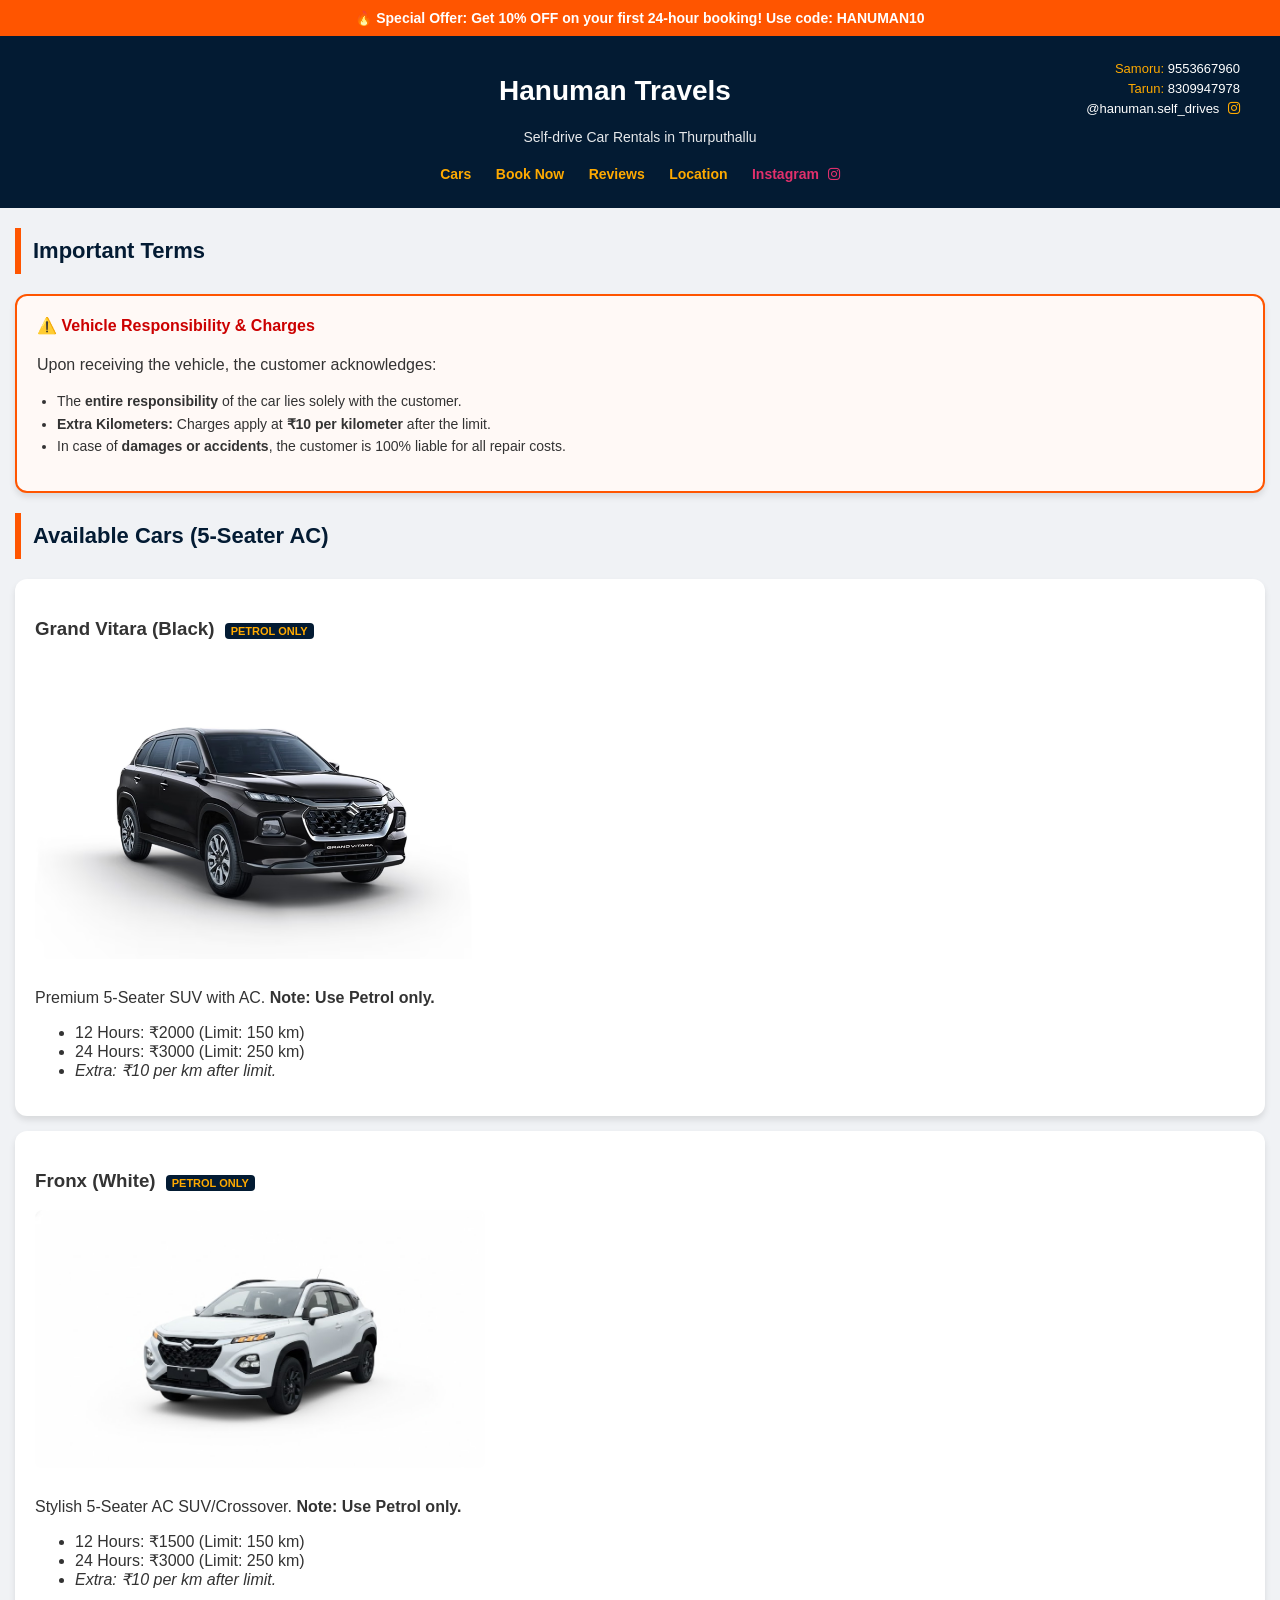
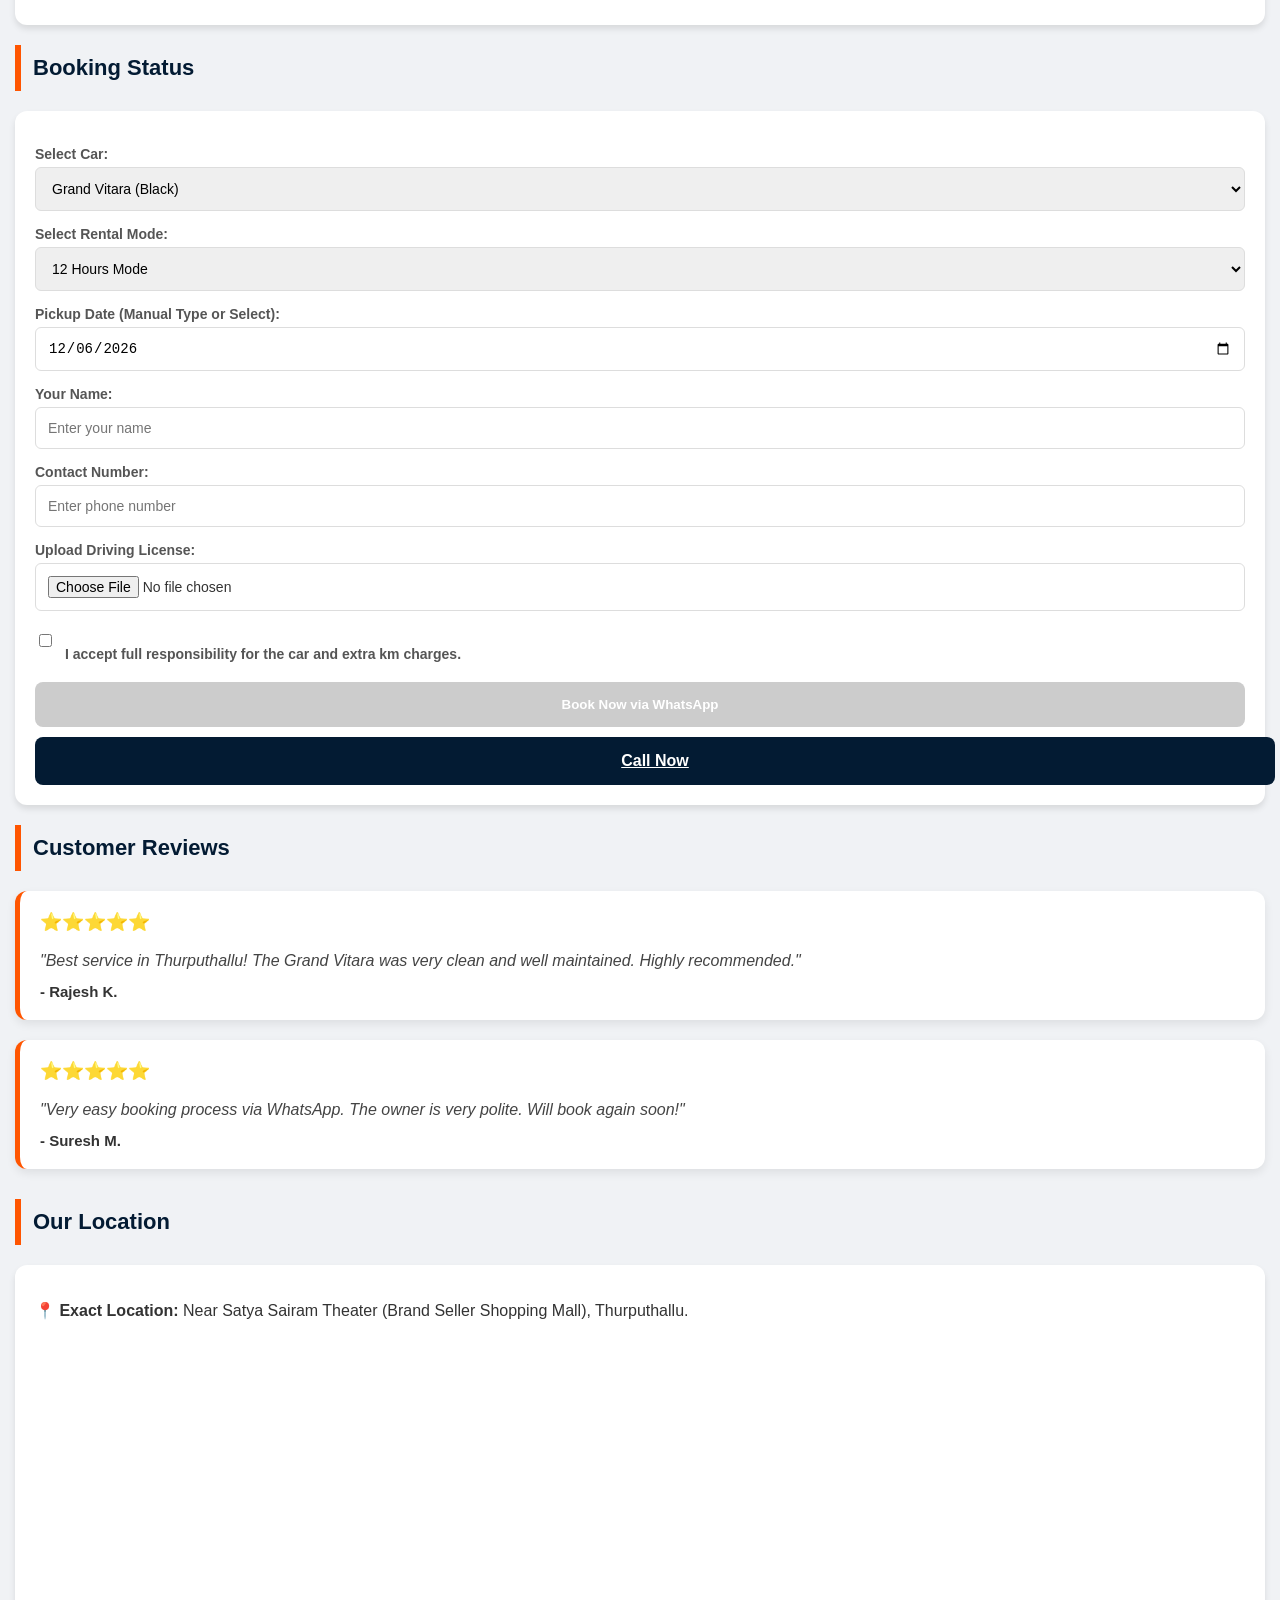
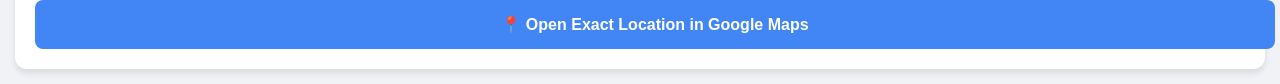
==== index.html @ 355b53d0 "Initial website upload" ====
<!DOCTYPE html>
<html lang="en">
<head>
    <meta charset="UTF-8">
    <meta name="viewport" content="width=device-width, initial-scale=1.0">
    <title>Hanuman Travels - Self-drive Car Rentals</title>
    <link rel="stylesheet" href="https://cdnjs.cloudflare.com/ajax/libs/font-awesome/6.0.0/css/all.min.css">
    <link rel="stylesheet" href="style.css">
</head>
<body>

    <div class="offer-banner">
        🔥 Special Offer: Get 10% OFF on your first 24-hour booking! Use code: HANUMAN10
    </div>

    <header>
        <div class="header-container">
            <div class="header-spacer"></div>
            <h1>Hanuman Travels</h1>
            <div class="header-contacts">
                <span>Samoru: <a href="tel:+919553667960">9553667960</a></span>
                <span>Tarun: <a href="tel:+918309947978">8309947978</a></span>
                <span><a href="https://www.instagram.com/hanuman.self_drives?igsh=MTI2a2RyZm1rdXAzNg==" target="_blank">@hanuman.self_drives <i class="fab fa-instagram"></i></a></span>
            </div>
        </div>
        <p>Self-drive Car Rentals in Thurputhallu</p>
        <nav>
            <a href="#cars">Cars</a>
            <a href="#book">Book Now</a>
            <a href="#reviews">Reviews</a>
            <a href="#location">Location</a>
            <a href="https://www.instagram.com/hanuman.self_drives?igsh=MTI2a2RyZm1rdXAzNg==" target="_blank" style="color: #E1306C;">Instagram <i class="fab fa-instagram"></i></a>
        </nav>
    </header>

    <main>
        <div class="orange-bar">Important Terms</div>
        <div class="card responsibility-box">
            <h4>⚠️ Vehicle Responsibility & Charges</h4>
            <p>Upon receiving the vehicle, the customer acknowledges:</p>
            <ul>
                <li>The <strong>entire responsibility</strong> of the car lies solely with the customer.</li>
                <li><strong>Extra Kilometers:</strong> Charges apply at <b>₹10 per kilometer</b> after the limit.</li>
                <li>In case of <strong>damages or accidents</strong>, the customer is 100% liable for all repair costs.</li>
            </ul>
        </div>

        <div class="orange-bar" id="cars">Available Cars (5-Seater AC)</div>

        <div class="card">
            <h3>Grand Vitara (Black) <span class="fuel-tag">PETROL ONLY</span></h3>
            <img src="grand_vitara.avif" alt="Black Grand Vitara" class="car-img">
            <p>Premium 5-Seater SUV with AC. <strong>Note: Use Petrol only.</strong></p>
            <div class="price-list">
                <ul>
                    <li>12 Hours: ₹2000 (Limit: 150 km)</li>
                    <li>24 Hours: ₹3000 (Limit: 250 km)</li>
                    <li><i>Extra: ₹10 per km after limit.</i></li>
                </ul>
            </div>
        </div>

        <div class="card">
            <h3>Fronx (White) <span class="fuel-tag">PETROL ONLY</span></h3>
            <img src="fronx-1.jpg" alt="White Fronx" class="car-img">
            <p>Stylish 5-Seater AC SUV/Crossover. <strong>Note: Use Petrol only.</strong></p>
            <div class="price-list">
                <ul>
                    <li>12 Hours: ₹1500 (Limit: 150 km)</li>
                    <li>24 Hours: ₹3000 (Limit: 250 km)</li>
                    <li><i>Extra: ₹10 per km after limit.</i></li>
                </ul>
            </div>
        </div>

        <div class="orange-bar" id="book">Booking Status</div>

        <div class="card" id="booking-section">
            <form id="bookingForm">
                <label>Select Car:</label>
                <select id="car-select">
                    <option>Grand Vitara (Black)</option>
                    <option>Fronx (White)</option>
                </select>

                <label>Select Rental Mode:</label>
                <select id="rental-mode">
                    <option value="12 Hours">12 Hours Mode</option>
                    <option value="24 Hours">24 Hours Mode</option>
                </select>

                <label>Pickup Date (Manual Type or Select):</label>
                <input type="date" id="p-date" required>

                <label>Your Name:</label>
                <input type="text" id="u-name" placeholder="Enter your name" required>

                <label>Contact Number:</label>
                <input type="tel" id="u-phone" placeholder="Enter phone number" required>

                <label>Upload Driving License:</label>
                <input type="file" id="license-file" required>

                <div class="terms-container">
                    <input type="checkbox" id="terms-check" onchange="toggleBookingBtn()">
                    <label for="terms-check">I accept full responsibility for the car and extra km charges.</label>
                </div>

                <button type="button" id="final-book-btn" onclick="sendWhatsApp()" class="book-btn" disabled>Book Now via WhatsApp</button>
                <a href="tel:+919553667960" class="call-btn">Call Now</a>
            </form>
        </div>

        <div class="orange-bar" id="reviews">Customer Reviews</div>
        <div class="reviews-container">
            <div class="review-card">
                <div class="stars">⭐⭐⭐⭐⭐</div>
                <p class="review-text">"Best service in Thurputhallu! The Grand Vitara was very clean and well maintained. Highly recommended."</p>
                <strong class="reviewer-name">- Rajesh K.</strong>
            </div>

            <div class="review-card">
                <div class="stars">⭐⭐⭐⭐⭐</div>
                <p class="review-text">"Very easy booking process via WhatsApp. The owner is very polite. Will book again soon!"</p>
                <strong class="reviewer-name">- Suresh M.</strong>
            </div>
        </div>

        <div class="orange-bar" id="location">Our Location</div>
        <div class="card">
            <p><strong>📍 Exact Location:</strong> Near Satya Sairam Theater (Brand Seller Shopping Mall), Thurputhallu.</p>
            <iframe 
                src="https://www.google.com/maps/embed?pb=!1m18!1m12!1m3!1d3827.424682056024!2d81.6588!3d16.4042!2m3!1f0!2f0!3f0!3m2!1i1024!2i768!4f13.1!3m3!1m2!1s0x3a3629e07d530ccd%3A0x3a8c36323cedaa3f!2sSatya%20Sai%20Ram%20Theater!5e0!3m2!1sen!2sin!4v1700000000000!5m2!1sen!2sin" 
                width="100%" height="250" style="border:0; border-radius: 8px;" allowfullscreen="" loading="lazy">
            </iframe>
            <a href="https://www.google.com/maps/search/?api=1&query=Satya+Sairam+Theater+Thurputhallu" target="_blank" class="call-btn" style="background-color: #4285F4; text-decoration: none;">📍 Open Exact Location in Google Maps</a>
        </div>
    </main>

    <script>
        const today = new Date();
        const yyyy = today.getFullYear();
        let mm = today.getMonth() + 1; 
        let dd = today.getDate();
        if (dd < 10) dd = '0' + dd;
        if (mm < 10) mm = '0' + mm;
        const todayStr = `${yyyy}-${mm}-${dd}`;

        const dateInput = document.getElementById('p-date');
        dateInput.setAttribute('min', todayStr);
        dateInput.value = todayStr;

        function toggleBookingBtn() {
            const isChecked = document.getElementById('terms-check').checked;
            document.getElementById('final-book-btn').disabled = !isChecked;
        }

        function sendWhatsApp() {
            const name = document.getElementById('u-name').value;
            const car = document.getElementById('car-select').value;
            const mode = document.getElementById('rental-mode').value;
            const dateValue = dateInput.value;
            const phone = document.getElementById('u-phone').value;

            if (dateValue < todayStr) {
                alert("⚠️ Invalid Date! You cannot book for a past date. Please enter today's date or a future date.");
                dateInput.value = todayStr;
                return;
            }

            if(!name || !phone || !dateValue) { 
                alert("Please fill in all details!"); 
                return; 
            }

            const msg = `*New Booking Request*%0A*Name:* ${name}%0A*Car:* ${car}%0A*Mode:* ${mode}%0A*Date:* ${dateValue}%0A*Phone:* ${phone}%0A*Agreement:* Accepted 100% Responsibility.`;
            window.open(`https://wa.me/919553667960?text=${msg}`, '_blank');
        }
    </script>
</body>
</html>
---- style.css ----
body { 
    margin: 0; 
    font-family: Arial, sans-serif; 
    background-color: #f0f2f5; 
    color: #333; 
}

.offer-banner { 
    background-color: #ff5500; 
    color: white; 
    text-align: center; 
    padding: 10px; 
    font-weight: bold; 
    font-size: 14px; 
}

header { 
    background-color: #031b33; 
    color: white; 
    padding: 25px 15px; 
}

.header-container { 
    display: flex; 
    justify-content: space-between; 
    align-items: center; 
    max-width: 1200px; 
    margin: 0 auto; 
}

.header-spacer { width: 150px; }

header h1 { 
    margin: 0; 
    font-size: 28px; 
    text-align: center; 
    flex: 1; 
}

.header-contacts { 
    text-align: right; 
    font-size: 13px; 
    color: #ffaa00; 
    width: 200px; /* Increased to fit logo */
}

.header-contacts span { display: block; margin-bottom: 5px; }
.header-contacts a { color: white; text-decoration: none; }
.header-contacts i { margin-left: 5px; color: #ffaa00; font-size: 14px; }

header p { text-align: center; font-size: 14px; margin: 8px 0; opacity: 0.9; }

nav { margin-top: 20px; text-align: center; }

nav a { 
    color: #ffaa00; 
    text-decoration: none; 
    margin: 0 10px; 
    font-weight: bold; 
    font-size: 14px;
}

nav i { margin-left: 5px; }

.orange-bar { 
    border-left: 6px solid #ff5500; 
    margin: 20px 15px; 
    padding: 10px 0 10px 12px; 
    font-size: 22px; 
    font-weight: bold; 
    color: #031b33; 
}

.card { 
    background: white; 
    margin: 15px; 
    padding: 20px; 
    border-radius: 12px; 
    box-shadow: 0 4px 6px rgba(0,0,0,0.1); 
}

.car-img { width: 100%; max-width: 450px; border-radius: 8px; margin-bottom: 10px; }

label { display: block; margin-top: 15px; font-size: 14px; font-weight: bold; color: #555; }

select, input { 
    width: 100%; 
    padding: 12px; 
    margin-top: 5px; 
    border: 1px solid #ddd; 
    border-radius: 6px; 
    box-sizing: border-box; 
    font-size: 14px; 
}

.book-btn { 
    width: 100%; 
    background-color: #ff5500; 
    color: white; 
    border: none; 
    padding: 15px; 
    margin-top: 20px; 
    border-radius: 8px; 
    font-weight: bold; 
    cursor: pointer; 
}

.book-btn:disabled { background-color: #ccc; cursor: not-allowed; }

.call-btn { 
    display: block; 
    text-align: center; 
    width: 100%; 
    background-color: #031b33; 
    color: white; 
    padding: 15px; 
    margin-top: 10px; 
    border-radius: 8px; 
    font-weight: bold; 
}

.fuel-tag { 
    background: #031b33; 
    color: #ffaa00; 
    font-size: 11px; 
    padding: 2px 6px; 
    border-radius: 4px; 
    margin-left: 5px; 
}

.responsibility-box { border: 2px solid #ff5500; background-color: #fff9f6; }
.responsibility-box h4 { color: #cc0000; margin-top: 0; }
.responsibility-box ul { padding-left: 20px; font-size: 14px; line-height: 1.6; }

.reviews-container { 
    padding: 0 15px; 
    margin-bottom: 30px; 
}

.review-card {
    background: white;
    margin-bottom: 20px;
    padding: 20px;
    border-radius: 12px;
    border-left: 5px solid #ff5500; 
    box-shadow: 0 4px 10px rgba(0,0,0,0.08);
}

.stars { color: #ffaa00; font-size: 18px; margin-bottom: 10px; }
.review-text { font-style: italic; color: #444; margin-bottom: 10px; line-height: 1.5; }
.reviewer-name { display: block; color: #333; font-size: 15px; }

.terms-container { 
    margin-top: 20px; 
    display: flex; 
    align-items: flex-start; 
    gap: 10px; 
}
.terms-container input { width: auto; margin-top: 3px; }
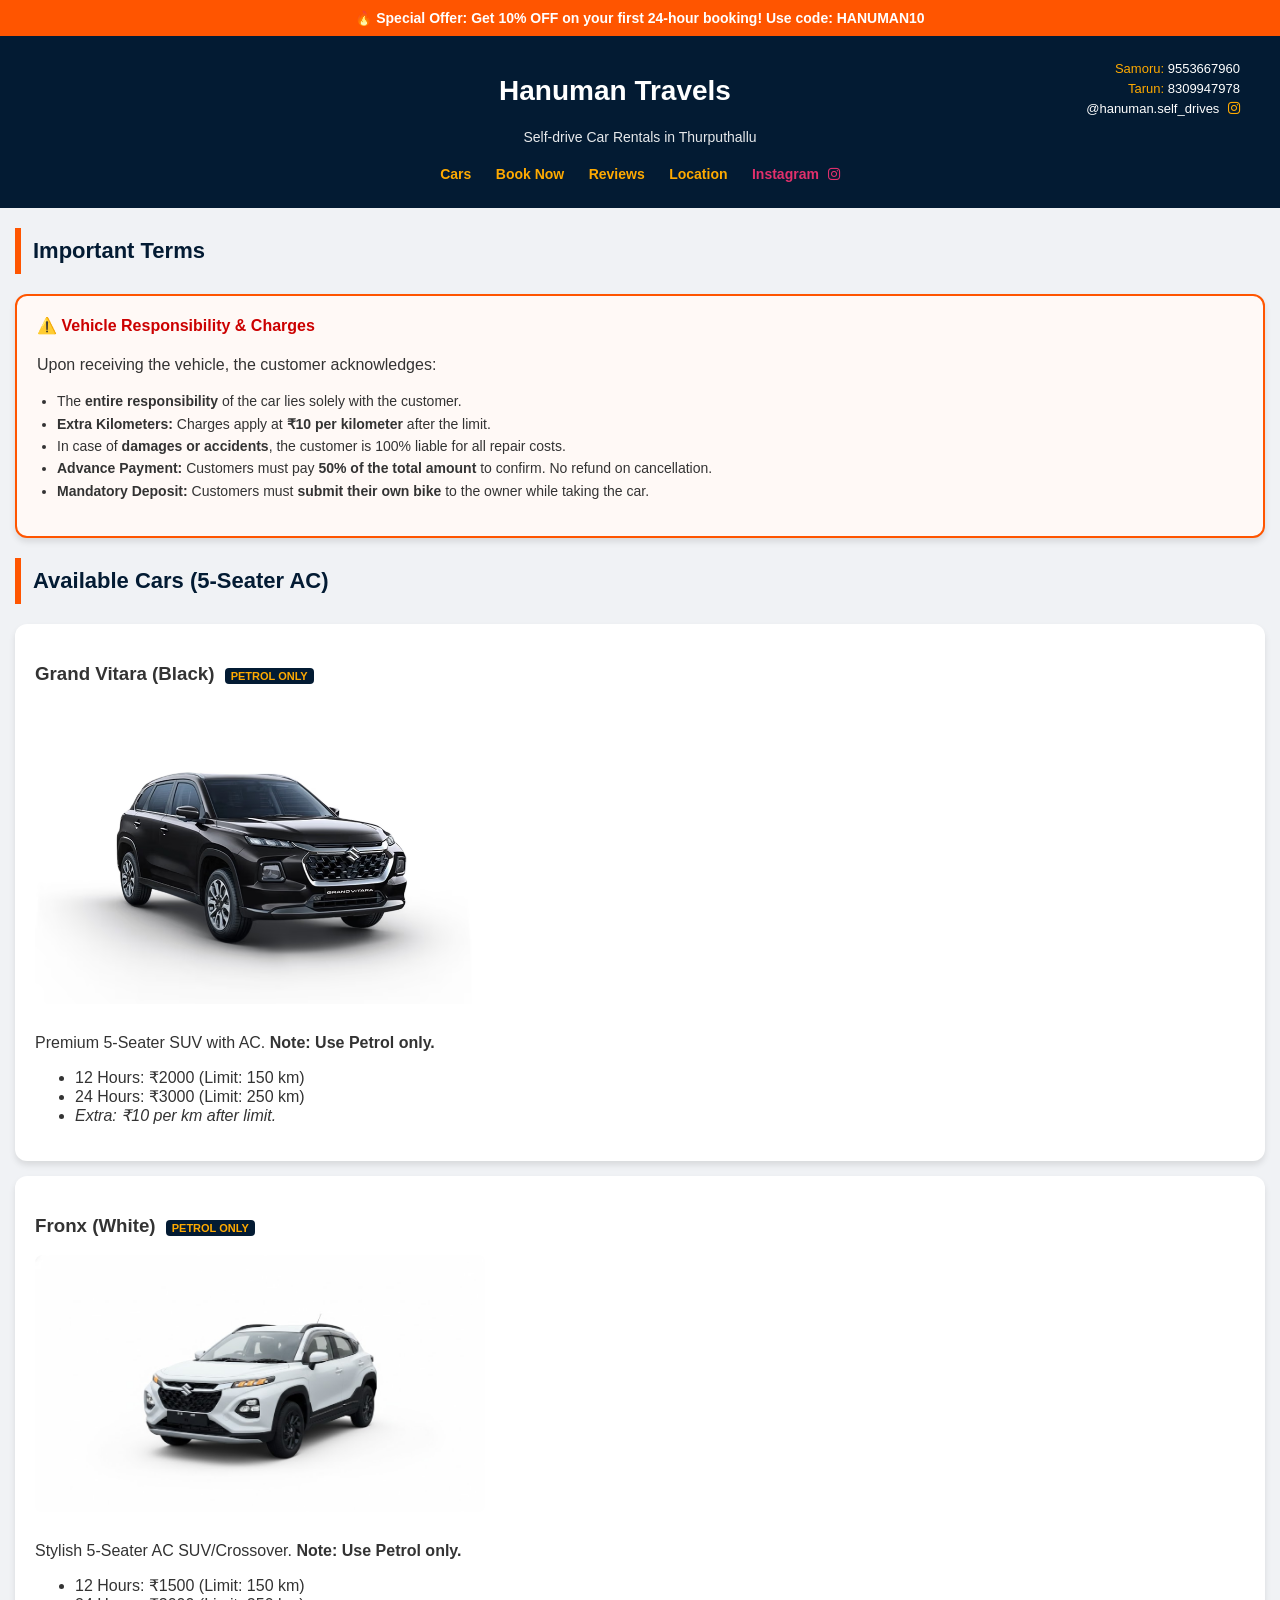
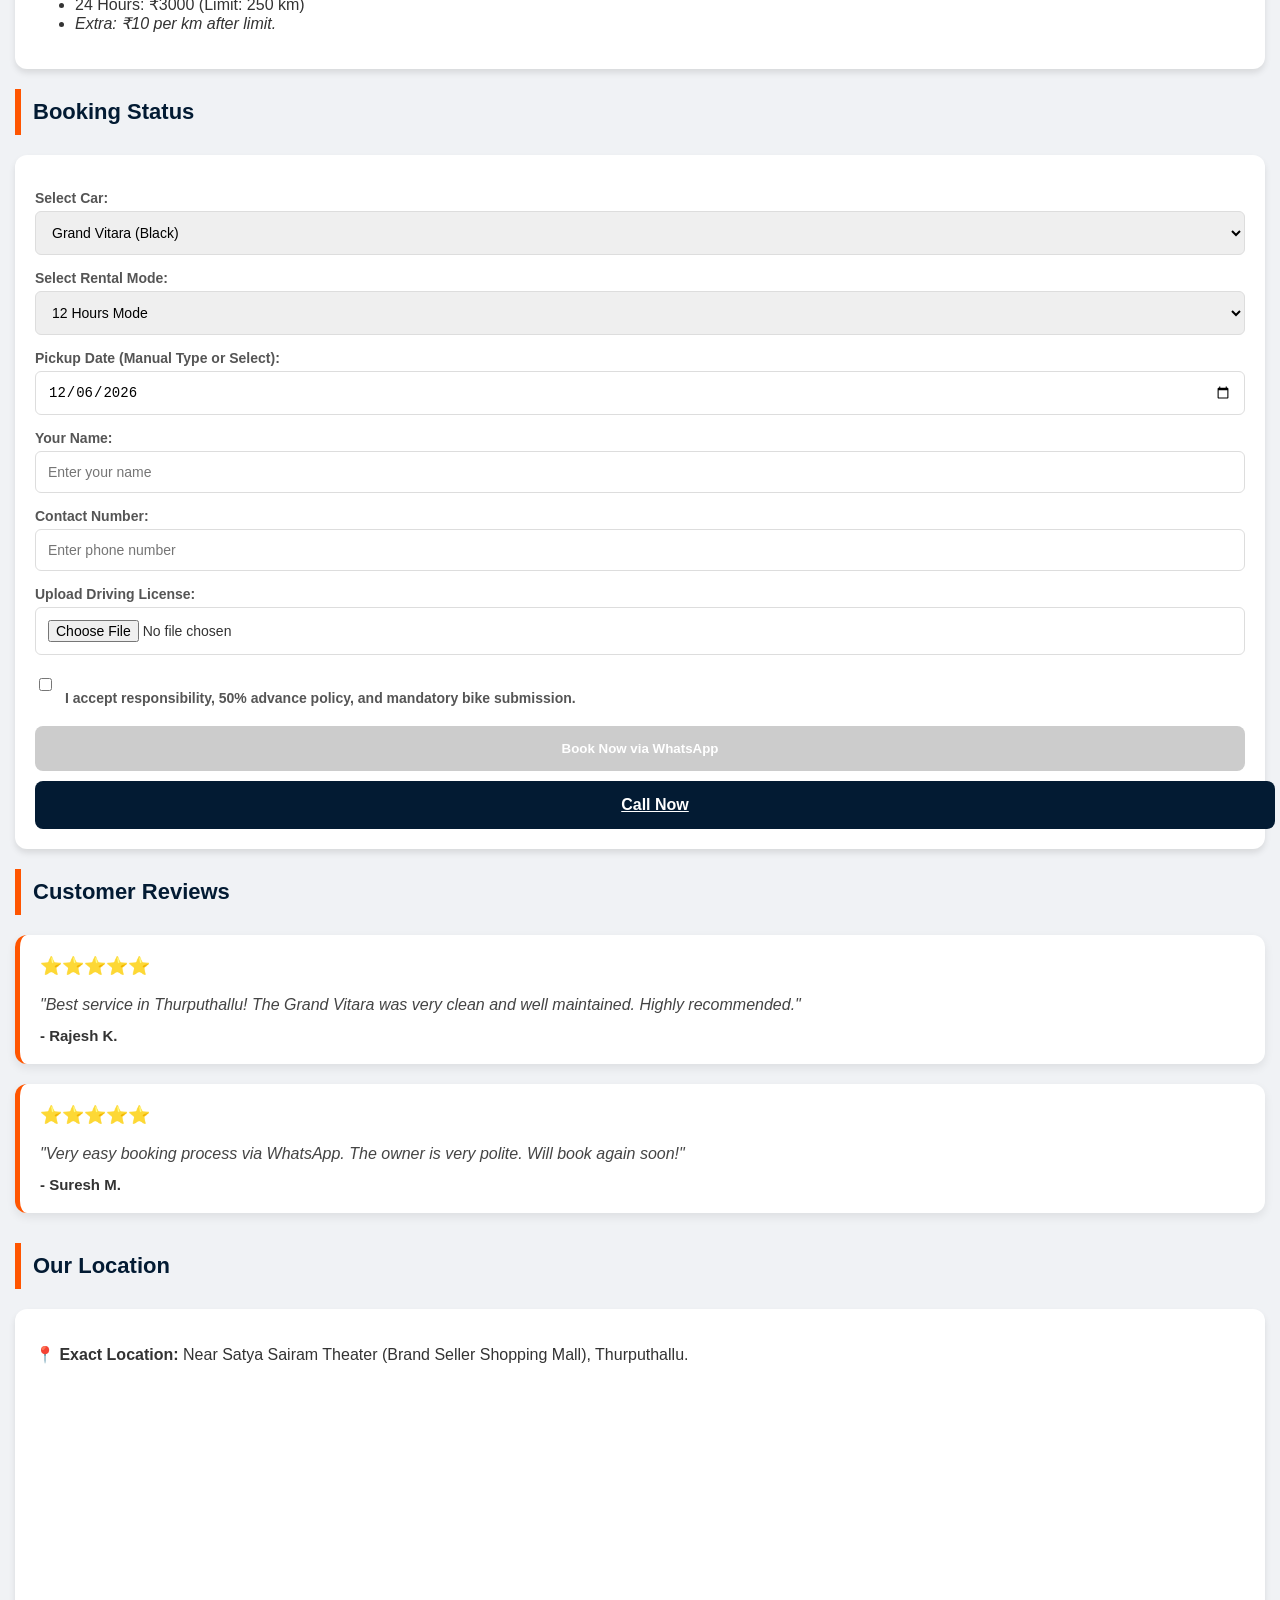
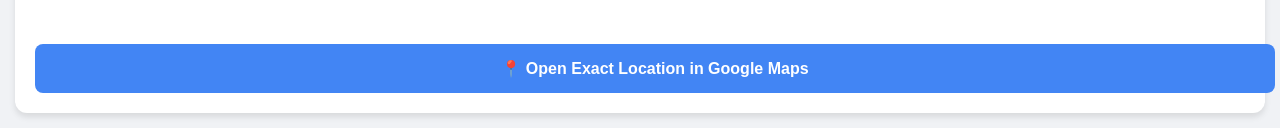
==== commit 31f6fcde: "Updated all files with new business rules and images" ====
--- a/index.html
+++ b/index.html
@@ -42,6 +42,8 @@
                 <li>The <strong>entire responsibility</strong> of the car lies solely with the customer.</li>
                 <li><strong>Extra Kilometers:</strong> Charges apply at <b>₹10 per kilometer</b> after the limit.</li>
                 <li>In case of <strong>damages or accidents</strong>, the customer is 100% liable for all repair costs.</li>
+                <li><strong>Advance Payment:</strong> Customers must pay <b>50% of the total amount</b> to confirm. No refund on cancellation.</li>
+                <li><strong>Mandatory Deposit:</strong> Customers must <b>submit their own bike</b> to the owner while taking the car.</li>
             </ul>
         </div>
 
@@ -103,7 +105,7 @@
 
                 <div class="terms-container">
                     <input type="checkbox" id="terms-check" onchange="toggleBookingBtn()">
-                    <label for="terms-check">I accept full responsibility for the car and extra km charges.</label>
+                    <label for="terms-check">I accept responsibility, 50% advance policy, and <b>mandatory bike submission</b>.</label>
                 </div>
 
                 <button type="button" id="final-book-btn" onclick="sendWhatsApp()" class="book-btn" disabled>Book Now via WhatsApp</button>
@@ -173,7 +175,7 @@
                 return; 
             }
 
-            const msg = `*New Booking Request*%0A*Name:* ${name}%0A*Car:* ${car}%0A*Mode:* ${mode}%0A*Date:* ${dateValue}%0A*Phone:* ${phone}%0A*Agreement:* Accepted 100% Responsibility.`;
+            const msg = `*New Booking Request*%0A*Name:* ${name}%0A*Car:* ${car}%0A*Mode:* ${mode}%0A*Date:* ${dateValue}%0A*Phone:* ${phone}%0A*Agreement:* Accepted 100% Responsibility, 50% Non-refundable Advance, and Mandatory Bike Submission.`;
             window.open(`https://wa.me/919553667960?text=${msg}`, '_blank');
         }
     </script>
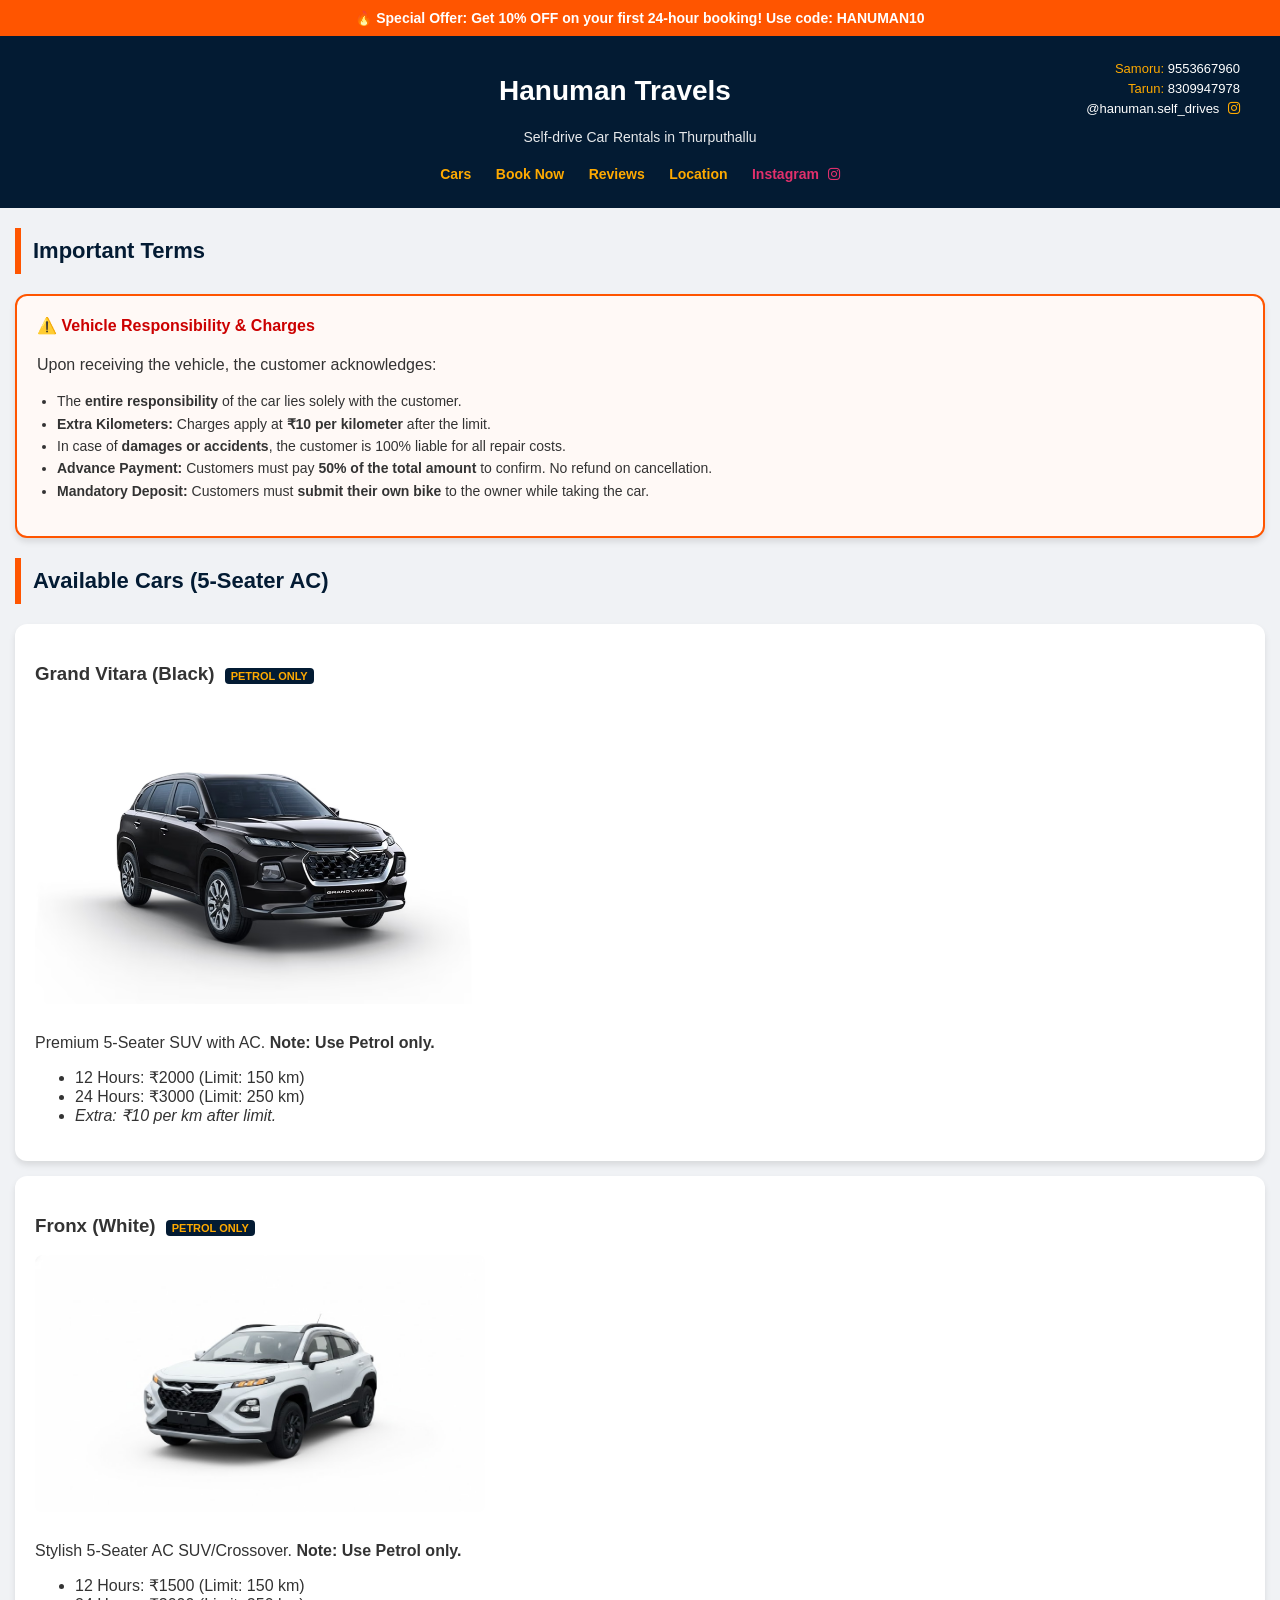
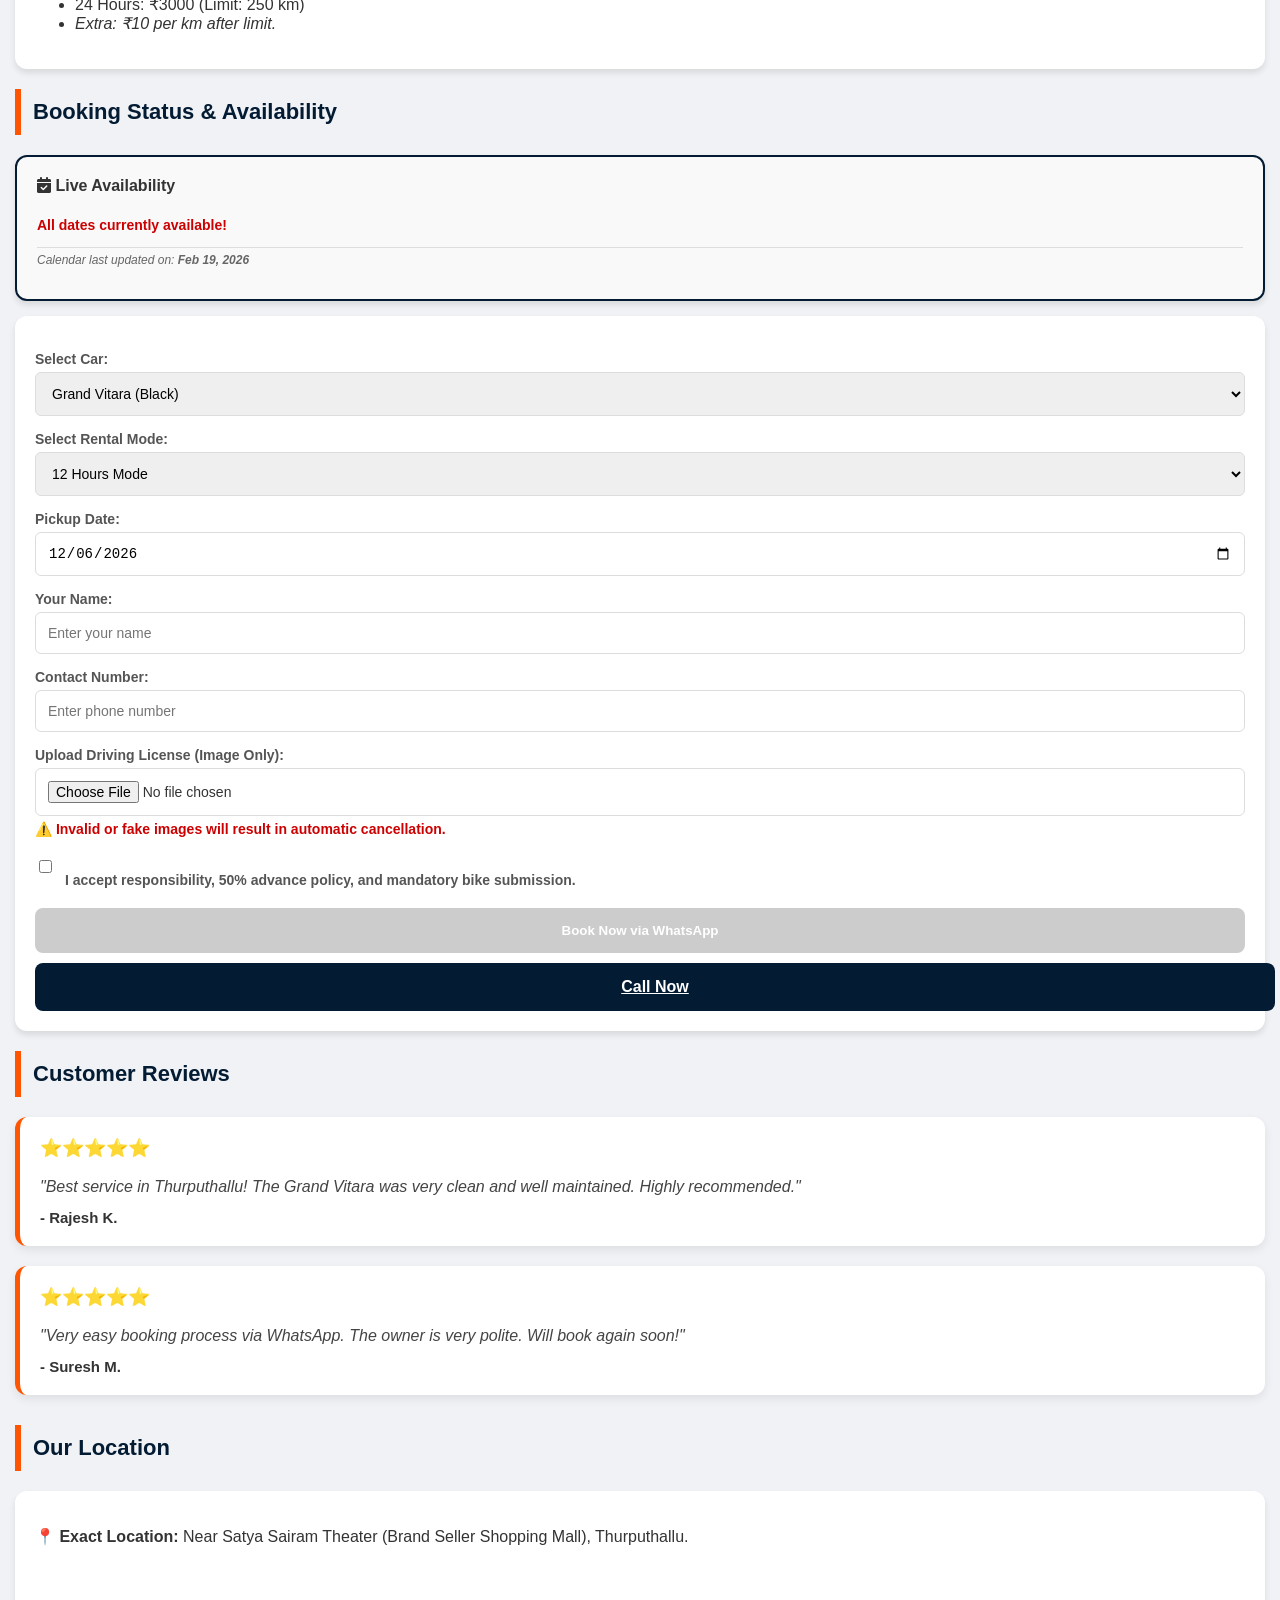
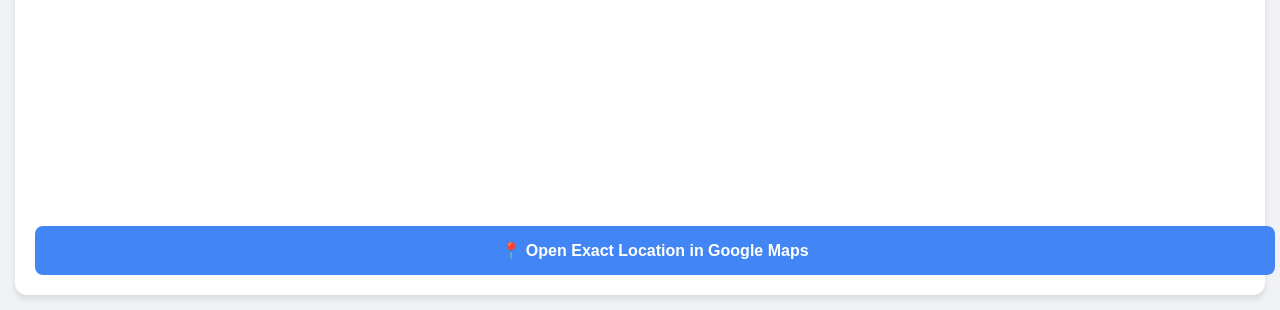
==== commit 384b0785: "Refactor index.html for booking and availability features Updated the HTML structure and added a liv" ====
--- a/index.html
+++ b/index.html
@@ -75,7 +75,15 @@
             </div>
         </div>
 
-        <div class="orange-bar" id="book">Booking Status</div>
+        <div class="orange-bar" id="book">Booking Status & Availability</div>
+
+        <div class="card" style="border: 2px solid #031b33; background-color: #f9f9f9;">
+            <h4 style="margin-top:0;"><i class="fas fa-calendar-check"></i> Live Availability</h4>
+            <p id="display-blocked-dates" style="color: #cc0000; font-weight: bold; font-size: 14px;">All dates currently available!</p>
+            <p id="last-updated" style="font-size: 12px; color: #666; font-style: italic; border-top: 1px solid #ddd; padding-top: 5px; margin-top: 10px;">
+                Calendar last updated on: <b>Feb 19, 2026</b>
+            </p>
+        </div>
 
         <div class="card" id="booking-section">
             <form id="bookingForm">
@@ -91,7 +99,7 @@
                     <option value="24 Hours">24 Hours Mode</option>
                 </select>
 
-                <label>Pickup Date (Manual Type or Select):</label>
+                <label>Pickup Date:</label>
                 <input type="date" id="p-date" required>
 
                 <label>Your Name:</label>
@@ -100,12 +108,15 @@
                 <label>Contact Number:</label>
                 <input type="tel" id="u-phone" placeholder="Enter phone number" required>
 
-                <label>Upload Driving License:</label>
-                <input type="file" id="license-file" required>
+                <label>Upload Driving License (Image Only):</label>
+                <input type="file" id="license-file" accept="image/*" required>
+                <p style="color: #cc0000; font-weight: bold; margin-top: 5px; font-size: 14px;">
+                    ⚠️ Invalid or fake images will result in automatic cancellation.
+                </p>
 
                 <div class="terms-container">
                     <input type="checkbox" id="terms-check" onchange="toggleBookingBtn()">
-                    <label for="terms-check">I accept responsibility, 50% advance policy, and <b>mandatory bike submission</b>.</label>
+                    <label for="terms-check">I accept responsibility, 50% advance policy, and mandatory bike submission.</label>
                 </div>
 
                 <button type="button" id="final-book-btn" onclick="sendWhatsApp()" class="book-btn" disabled>Book Now via WhatsApp</button>
@@ -152,6 +163,13 @@
         dateInput.setAttribute('min', todayStr);
         dateInput.value = todayStr;
 
+        // --- UPDATE BOOKED DATES HERE ---
+        const blockedDates = []; 
+
+        if (blockedDates.length > 0) {
+            document.getElementById('display-blocked-dates').innerText = "🚫 Already Booked: " + blockedDates.join(", ");
+        }
+
         function toggleBookingBtn() {
             const isChecked = document.getElementById('terms-check').checked;
             document.getElementById('final-book-btn').disabled = !isChecked;
@@ -163,21 +181,38 @@
             const mode = document.getElementById('rental-mode').value;
             const dateValue = dateInput.value;
             const phone = document.getElementById('u-phone').value;
+            const licenseFile = document.getElementById('license-file').files[0];
 
             if (dateValue < todayStr) {
-                alert("⚠️ Invalid Date! You cannot book for a past date. Please enter today's date or a future date.");
+                alert("⚠️ Invalid Date! You cannot book for a past date.");
                 dateInput.value = todayStr;
                 return;
             }
 
-            if(!name || !phone || !dateValue) { 
-                alert("Please fill in all details!"); 
+            if (blockedDates.includes(dateValue)) {
+                alert("🚫 Sorry! This date is already fully booked. Please select another date.");
+                return;
+            }
+
+            if(!name || !phone || !dateValue || !licenseFile) { 
+                alert("Please fill in all details and select your Driving License image!"); 
                 return; 
             }
 
-            const msg = `*New Booking Request*%0A*Name:* ${name}%0A*Car:* ${car}%0A*Mode:* ${mode}%0A*Date:* ${dateValue}%0A*Phone:* ${phone}%0A*Agreement:* Accepted 100% Responsibility, 50% Non-refundable Advance, and Mandatory Bike Submission.`;
+            // Step 2 Reminder Alert
+            alert("Step 2: WhatsApp will open now. Please ATTACH the license photo you just selected to the chat so we can verify your booking!");
+
+            const msg = `*New Booking Request*%0A` +
+                        `*Name:* ${name}%0A` +
+                        `*Car:* ${car}%0A` +
+                        `*Mode:* ${mode}%0A` +
+                        `*Date:* ${dateValue}%0A` +
+                        `*Phone:* ${phone}%0A%0A` +
+                        `*ACTION REQUIRED:* I am attaching my *Driving License* photo below. %0A%0A` +
+                        `*Agreement:* Accepted 100% Responsibility, 50% Advance, and Mandatory Bike Submission.`;
+
             window.open(`https://wa.me/919553667960?text=${msg}`, '_blank');
         }
     </script>
 </body>
-</html>+</html>
